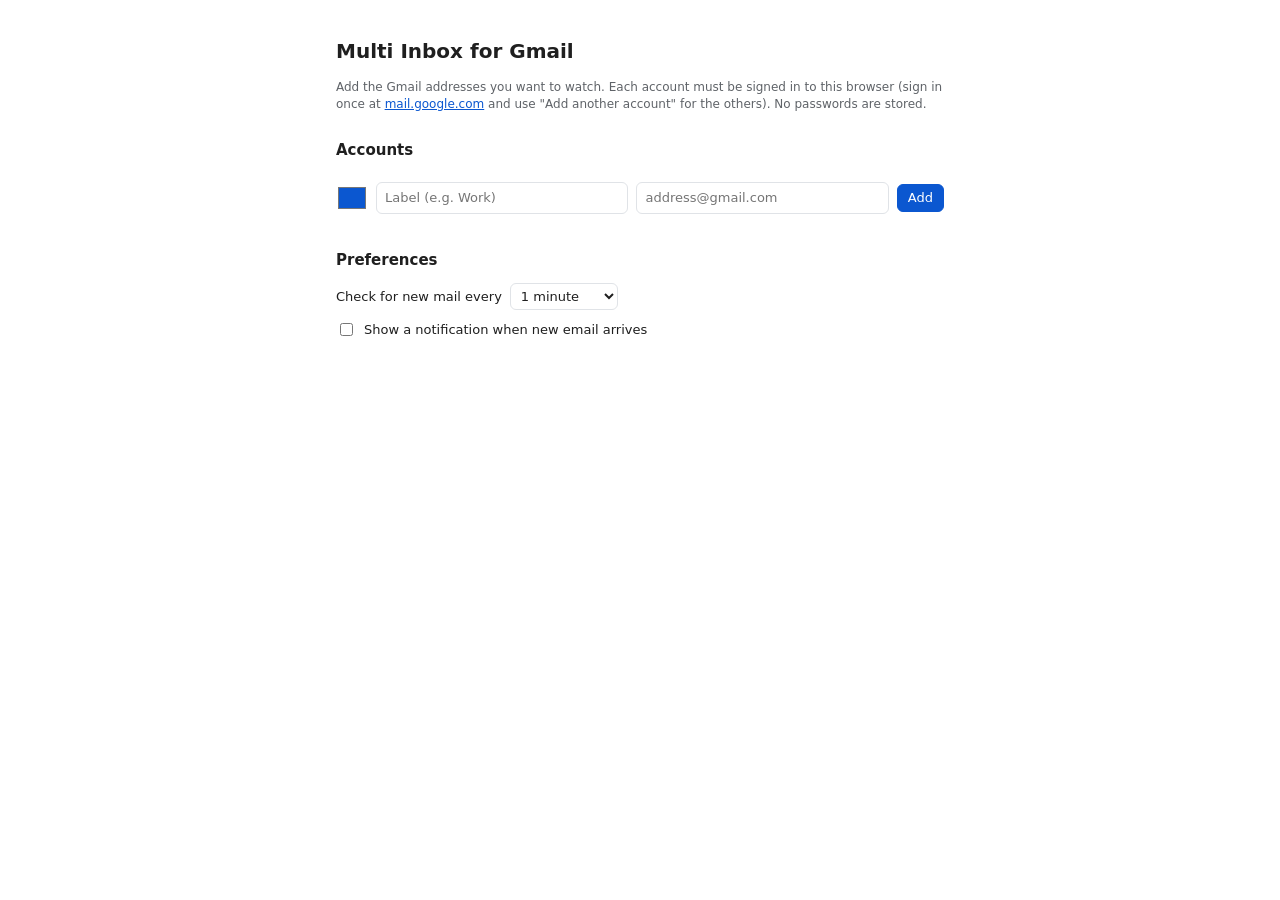
==== extension/options.html @ 1631d576 "Multi Inbox for Gmail: extension, project page and docs Manifest V3 browser extension that shows unr" ====
<!doctype html>
<html lang="en">
<head>
  <meta charset="utf-8">
  <title>Multi Inbox for Gmail — Settings</title>
  <link rel="stylesheet" href="style.css">
</head>
<body class="options">
  <h1>Multi Inbox for Gmail</h1>
  <p class="hint">
    Add the Gmail addresses you want to watch. Each account must be signed in to this browser
    (sign in once at <a href="https://mail.google.com" target="_blank">mail.google.com</a>
    and use "Add another account" for the others). No passwords are stored.
  </p>

  <h2>Accounts</h2>
  <div id="list"></div>
  <form id="add" class="row">
    <input type="color" id="color" value="#0b57d0" title="Color">
    <input type="text" id="name" placeholder="Label (e.g. Work)">
    <input type="email" id="email" placeholder="address@gmail.com" required>
    <button class="primary" type="submit">Add</button>
  </form>

  <h2>Preferences</h2>
  <label class="field">
    Check for new mail every
    <select id="interval">
      <option value="1">1 minute</option>
      <option value="2">2 minutes</option>
      <option value="5">5 minutes</option>
      <option value="10">10 minutes</option>
      <option value="30">30 minutes</option>
    </select>
  </label>
  <label class="field">
    <input type="checkbox" id="notify"> Show a notification when new email arrives
  </label>
  <p id="status"></p>

  <script type="module" src="options.js"></script>
</body>
</html>
---- extension/style.css ----
:root {
  --bg: #ffffff;
  --surface: #f6f8fc;
  --text: #1f1f1f;
  --muted: #5f6368;
  --border: #e0e3e7;
  --accent: #0b57d0;
  --red: #d93025;
  color-scheme: light dark;
}
@media (prefers-color-scheme: dark) {
  :root {
    --bg: #1f1f1f;
    --surface: #2a2b2e;
    --text: #e8eaed;
    --muted: #9aa0a6;
    --border: #3c4043;
    --accent: #8ab4f8;
    --red: #f28b82;
  }
}
* { box-sizing: border-box; }
body {
  margin: 0;
  font: 13px/1.4 system-ui, -apple-system, "Segoe UI", Roboto, sans-serif;
  background: var(--bg);
  color: var(--text);
}
button, input, select { font: inherit; color: inherit; }
button {
  border: 1px solid var(--border);
  background: var(--surface);
  border-radius: 6px;
  padding: 4px 10px;
  cursor: pointer;
}
button:hover { border-color: var(--accent); }
button.primary { background: var(--accent); color: var(--bg); border-color: var(--accent); }
a { color: var(--accent); }
.muted { color: var(--muted); }
.dot { width: 10px; height: 10px; border-radius: 50%; flex: none; }

/* Popup */
body.popup { width: 380px; }
header, footer {
  display: flex; align-items: center; gap: 8px;
  padding: 10px 12px;
}
header { border-bottom: 1px solid var(--border); }
header h1 { font-size: 14px; margin: 0; flex: 1; }
footer { border-top: 1px solid var(--border); justify-content: space-between; font-size: 11px; }
#accounts { max-height: 480px; overflow-y: auto; }
.account { border-bottom: 1px solid var(--border); }
.account-head {
  display: flex; align-items: center; gap: 10px;
  padding: 10px 12px; cursor: pointer;
}
.account-head:hover { background: var(--surface); }
.account-name { flex: 1; min-width: 0; }
.account-name strong, .account-name span {
  display: block; overflow: hidden; text-overflow: ellipsis; white-space: nowrap;
}
.account-name span { color: var(--muted); font-size: 11px; }
.count {
  min-width: 22px; padding: 1px 7px; border-radius: 10px;
  background: var(--red); color: var(--bg); font-weight: 600; text-align: center;
}
.count.zero { background: var(--surface); color: var(--muted); }
.actions { display: flex; gap: 4px; }
.actions button { padding: 2px 8px; font-size: 12px; }
.mails { display: none; background: var(--surface); }
.account.open .mails { display: block; }
.mail {
  display: block; padding: 8px 12px 8px 32px;
  text-decoration: none; color: inherit; border-top: 1px solid var(--border);
}
.mail:hover { background: var(--bg); }
.mail-top { display: flex; gap: 8px; }
.mail-from { font-weight: 600; flex: 1; overflow: hidden; text-overflow: ellipsis; white-space: nowrap; }
.mail-date { color: var(--muted); font-size: 11px; flex: none; }
.mail-subject, .mail-snippet { overflow: hidden; text-overflow: ellipsis; white-space: nowrap; }
.mail-snippet { color: var(--muted); font-size: 12px; }
.note { padding: 8px 12px 8px 32px; color: var(--muted); }
.empty { padding: 24px 16px; text-align: center; }

/* Impostazioni */
body.options { max-width: 640px; margin: 0 auto; padding: 24px 16px; background: var(--bg); }
.options h1 { font-size: 20px; }
.options h2 { font-size: 15px; margin-top: 28px; }
.row { display: flex; align-items: center; gap: 8px; padding: 8px 0; border-bottom: 1px solid var(--border); }
.row input[type="text"], .row input[type="email"] {
  flex: 1; min-width: 0; padding: 6px 8px;
  border: 1px solid var(--border); border-radius: 6px; background: var(--bg);
}
.row input[type="color"] { width: 32px; height: 30px; padding: 0; border: none; background: none; }
form.row { border-bottom: none; }
.field { display: flex; align-items: center; gap: 8px; margin: 10px 0; }
select { padding: 4px 6px; border: 1px solid var(--border); border-radius: 6px; background: var(--bg); }
.hint { font-size: 12px; color: var(--muted); }
#status { color: var(--accent); min-height: 1.4em; }
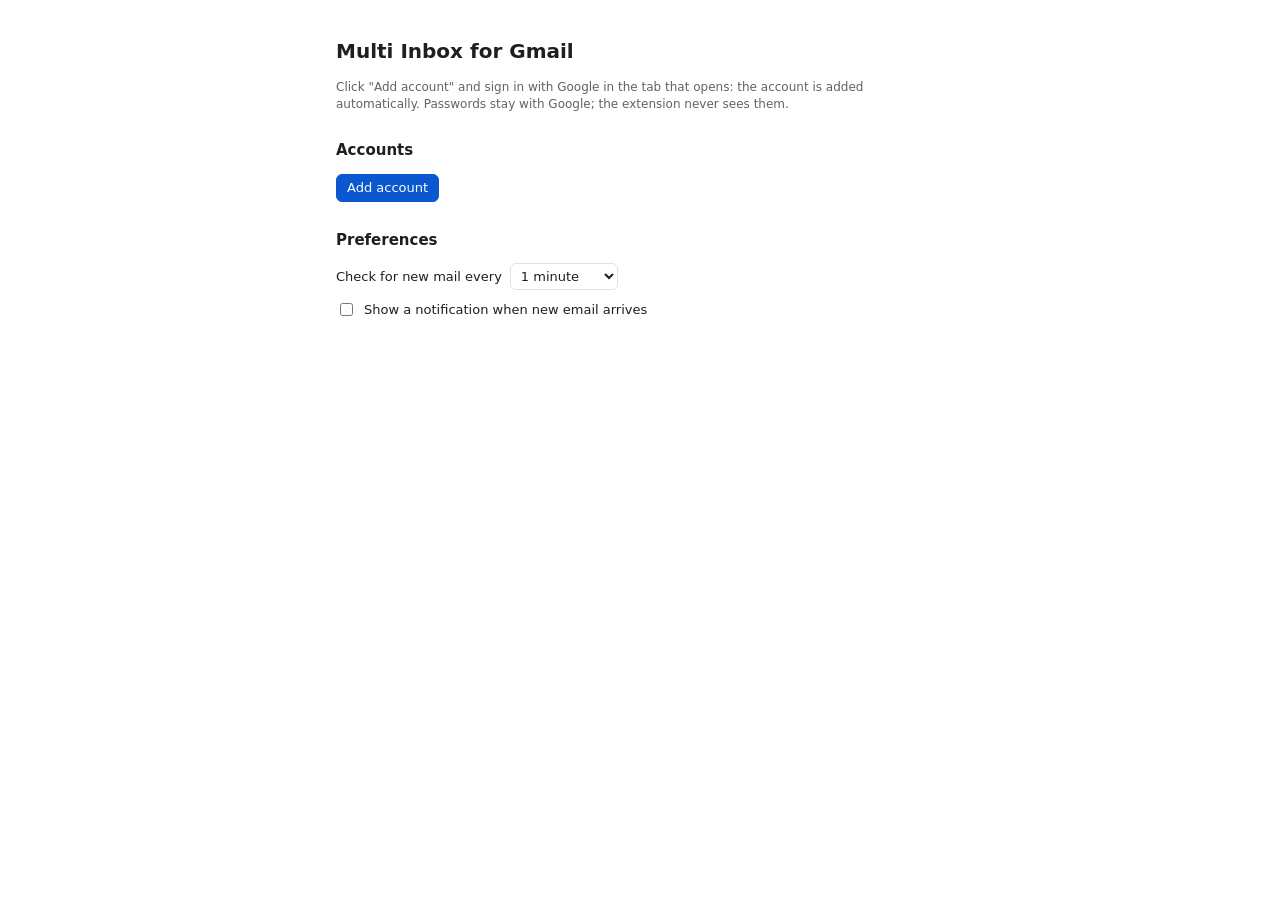
==== commit 1504d13f: "Sign in with Google to add accounts; no system password dialog Add account now opens Google sign-in " ====
--- a/extension/options.html
+++ b/extension/options.html
@@ -8,19 +8,13 @@
 <body class="options">
   <h1>Multi Inbox for Gmail</h1>
   <p class="hint">
-    Add the Gmail addresses you want to watch. Each account must be signed in to this browser
-    (sign in once at <a href="https://mail.google.com" target="_blank">mail.google.com</a>
-    and use "Add another account" for the others). No passwords are stored.
+    Click "Add account" and sign in with Google in the tab that opens: the account is added
+    automatically. Passwords stay with Google; the extension never sees them.
   </p>
 
   <h2>Accounts</h2>
   <div id="list"></div>
-  <form id="add" class="row">
-    <input type="color" id="color" value="#0b57d0" title="Color">
-    <input type="text" id="name" placeholder="Label (e.g. Work)">
-    <input type="email" id="email" placeholder="address@gmail.com" required>
-    <button class="primary" type="submit">Add</button>
-  </form>
+  <button class="primary" type="button" id="add">Add account</button>
 
   <h2>Preferences</h2>
   <label class="field">
